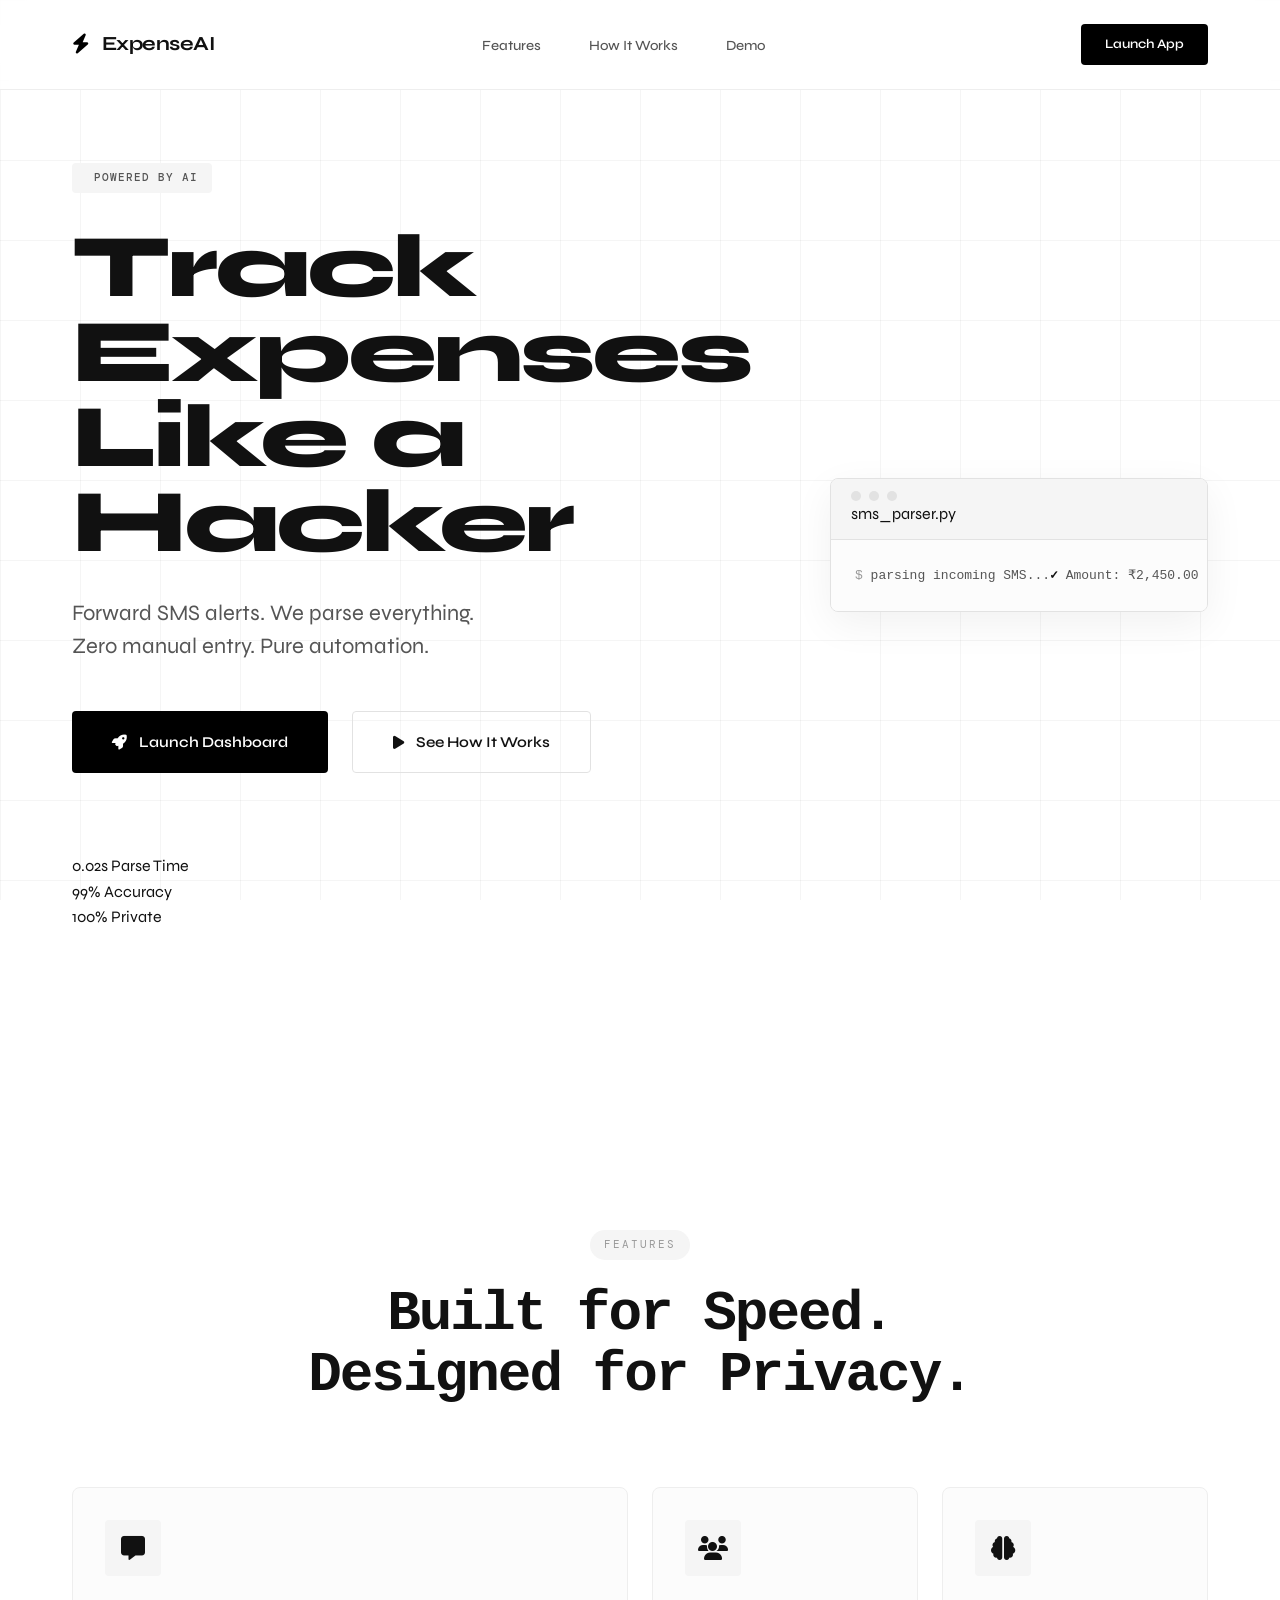
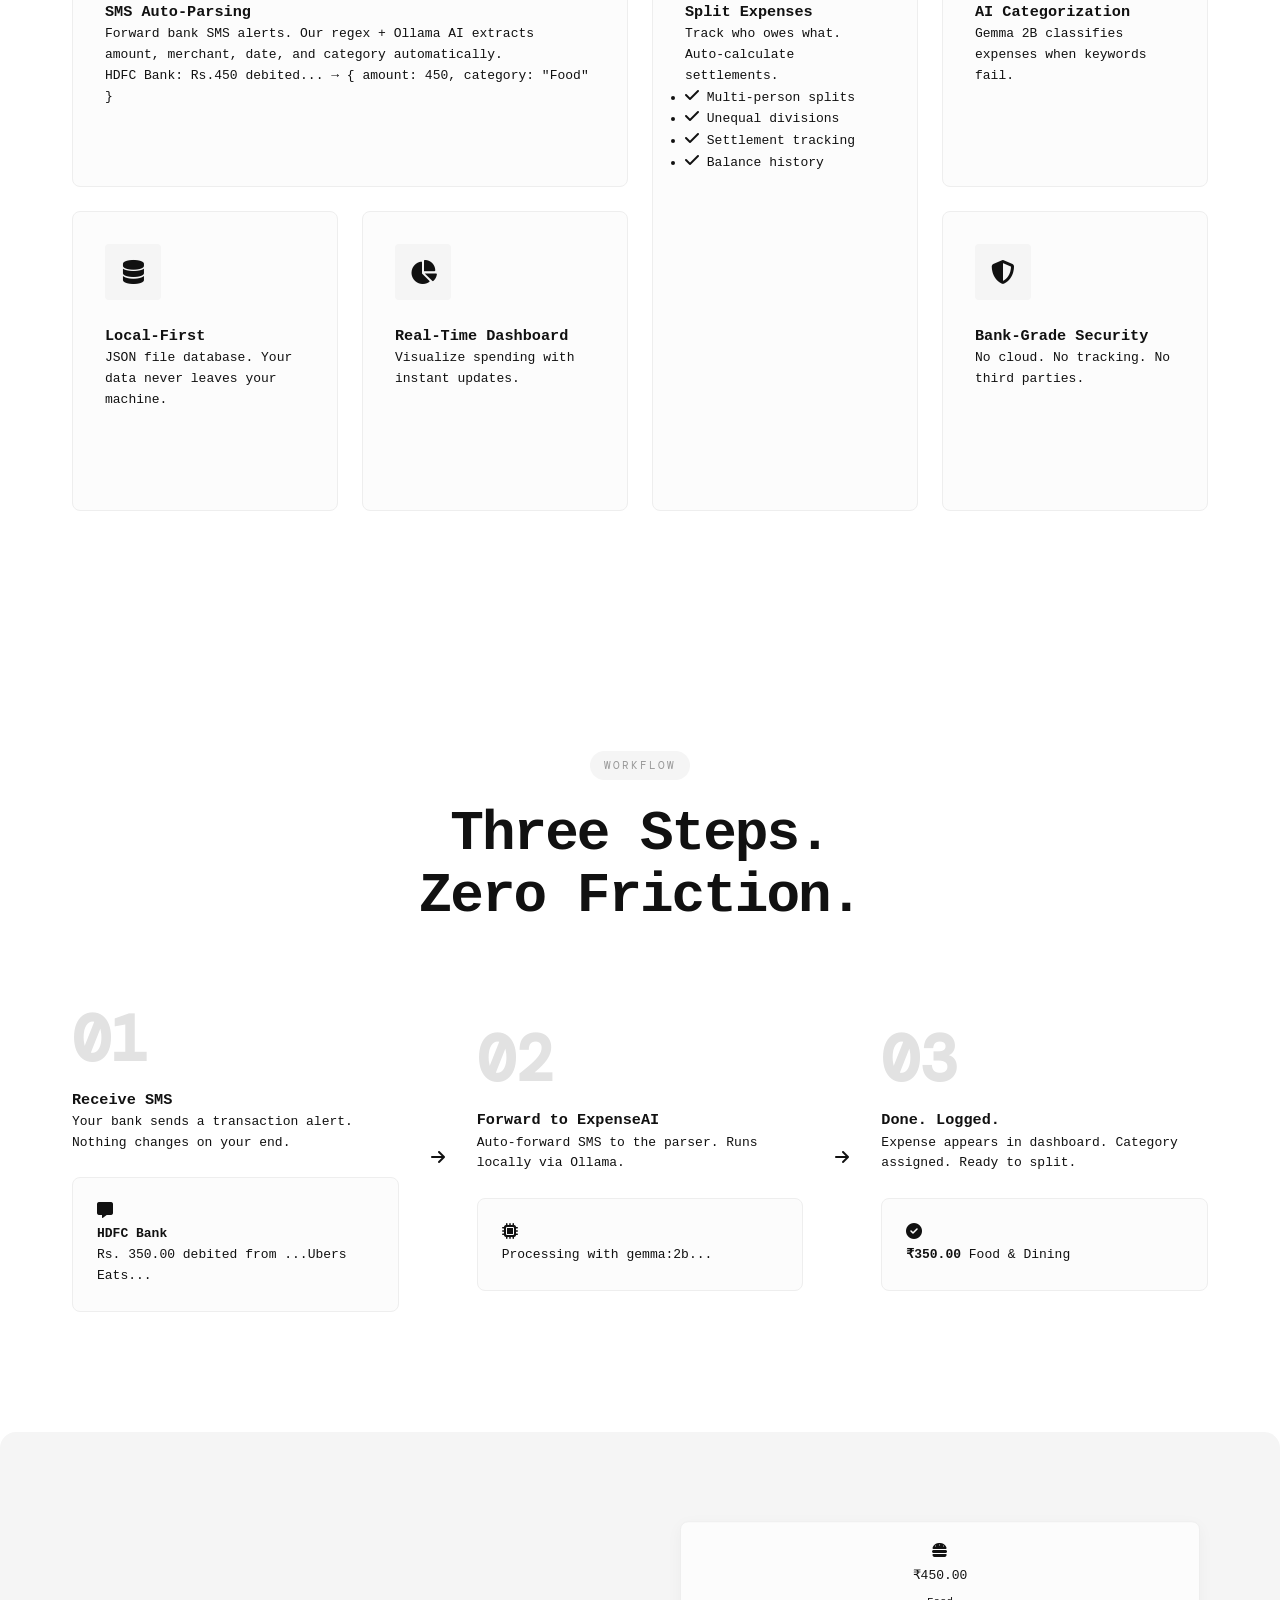
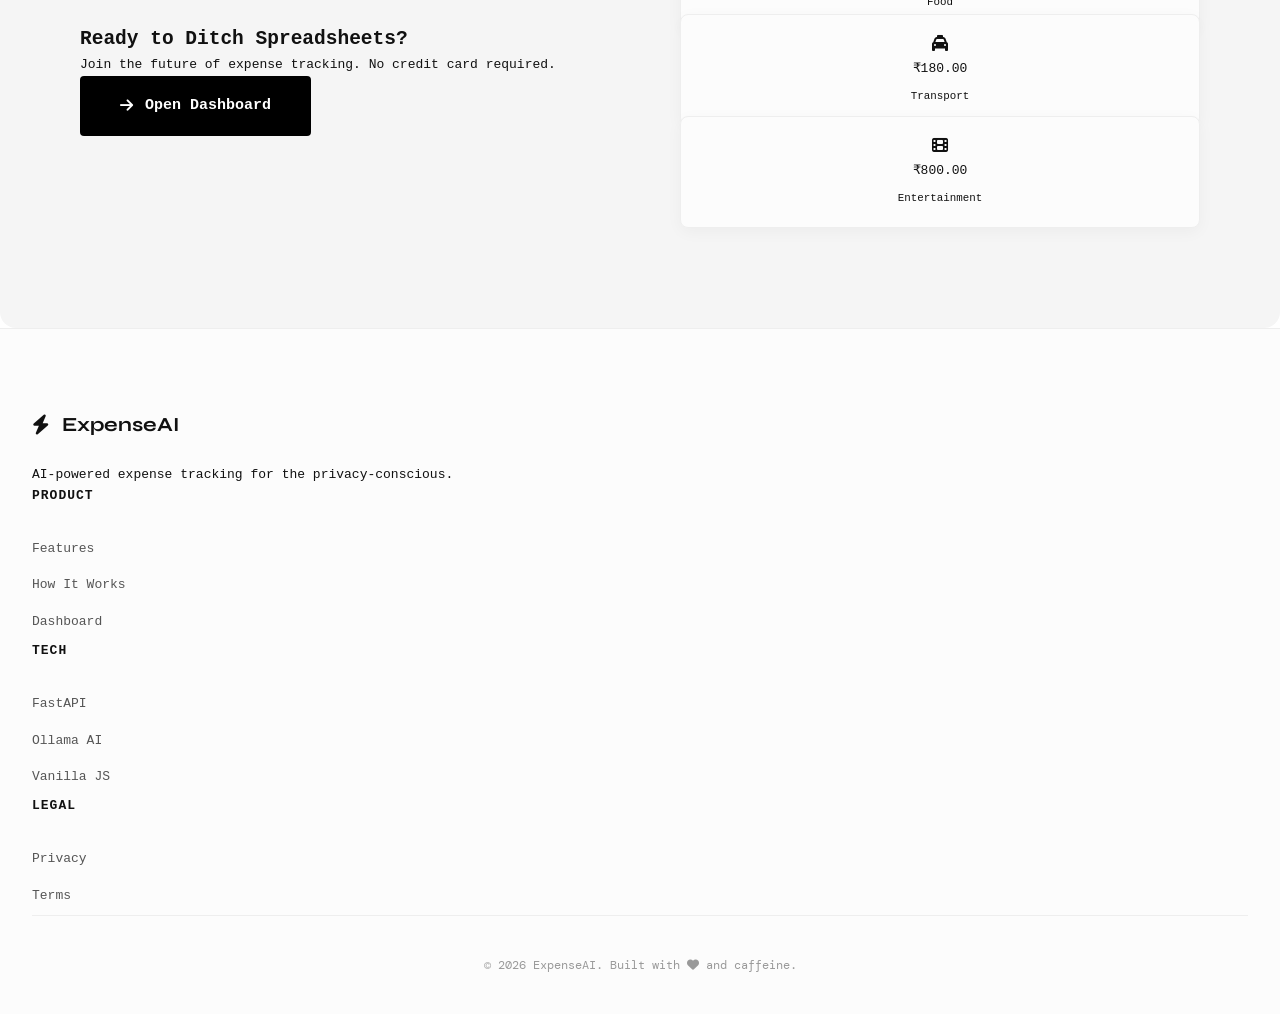
==== FRONTEND/landing.html @ e54b6e1d "Initial commit" ====
<!DOCTYPE html>
<html lang="en">
<head>
    <meta charset="UTF-8">
    <meta name="viewport" content="width=device-width, initial-scale=1.0">
    <meta name="description" content="ExpenseAI - AI-powered expense tracking with SMS parsing and intelligent categorization">
    <title>ExpenseAI | Intelligent Expense Tracking</title>

    <!-- Google Fonts: Syne (display) + DM Mono (mono) -->
    <link rel="preconnect" href="https://fonts.googleapis.com">
    <link rel="preconnect" href="https://fonts.gstatic.com" crossorigin>
    <link href="https://fonts.googleapis.com/css2?family=DM+Mono:ital,wght@0,300;0,400;0,500;1,400&family=Syne:wght@400;500;600;700;800&display=swap" rel="stylesheet">

    <!-- FontAwesome Icons -->
    <link rel="stylesheet" href="https://cdnjs.cloudflare.com/ajax/libs/font-awesome/6.4.0/css/all.min.css">

    <link rel="stylesheet" href="css/landing.css">
</head>
<body>
    <!-- Animated Background Grid -->
    <div class="bg-grid"></div>
    <div class="bg-glow-1"></div>
    <div class="bg-glow-2"></div>

    <!-- Navigation -->
    <nav class="navbar">
        <div class="nav-container">
            <a href="#" class="nav-logo">
                <i class="fa-solid fa-bolt"></i>
                <span>ExpenseAI</span>
            </a>
            <ul class="nav-links">
                <li><a href="#features">Features</a></li>
                <li><a href="#how-it-works">How It Works</a></li>
                <li><a href="#demo">Demo</a></li>
                <li class="mobile-only"><a href="index.html" class="btn-nav btn-nav-mobile">Launch App</a></li>
            </ul>
            <a href="index.html" class="btn-nav">Launch App</a>
            <button class="nav-toggle" aria-label="Toggle menu">
                <span></span>
                <span></span>
                <span></span>
            </button>
        </div>
    </nav>

    <!-- Hero Section -->
    <header class="hero">
        <div class="hero-container">
            <div class="hero-badge">
                <i class="fa-solid fa-sparkles"></i>
                <span>Powered by AI</span>
            </div>

            <h1 class="hero-title">
                Track Expenses<br>
                <span class="gradient-text">Like a Hacker</span>
            </h1>

            <p class="hero-subtitle">
                Forward SMS alerts. We parse everything.
                <br>Zero manual entry. Pure automation.
            </p>

            <div class="hero-cta">
                <a href="index.html" class="btn-primary">
                    <i class="fa-solid fa-rocket"></i>
                    Launch Dashboard
                </a>
                <a href="#how-it-works" class="btn-secondary">
                    <i class="fa-solid fa-play"></i>
                    See How It Works
                </a>
            </div>

            <div class="hero-stats">
                <div class="stat">
                    <span class="stat-value">0.02s</span>
                    <span class="stat-label">Parse Time</span>
                </div>
                <div class="stat-divider"></div>
                <div class="stat">
                    <span class="stat-value">99.9%</span>
                    <span class="stat-label">Accuracy</span>
                </div>
                <div class="stat-divider"></div>
                <div class="stat">
                    <span class="stat-value">100%</span>
                    <span class="stat-label">Private</span>
                </div>
            </div>
        </div>

        <!-- Floating Terminal Window -->
        <div class="hero-terminal">
            <div class="terminal-header">
                <div class="terminal-dots">
                    <span></span>
                    <span></span>
                    <span></span>
                </div>
                <span class="terminal-title">sms_parser.py</span>
            </div>
            <div class="terminal-body">
                <pre><code><span class="code-line"><span class="code-prompt">$</span> parsing incoming SMS...</span>
<span class="code-line"><span class="code-success">✓</span> Amount: <span class="code-accent">₹2,450.00</span></span>
<span class="code-line"><span class="code-success">✓</span> Merchant: <span class="code-accent">Uber India</span></span>
<span class="code-line"><span class="code-success">✓</span> Category: <span class="code-accent">Transport</span></span>
<span class="code-line"><span class="code-success">✓</span> Date: <span class="code-accent">2026-04-12</span></span>
<span class="code-line"><span class="code-prompt">$</span> expense saved to db.json</span>
<span class="code-line code-cursor">_</span></pre>
            </div>
        </div>
    </header>

    <!-- Features Bento Grid -->
    <section id="features" class="features">
        <div class="section-container">
            <div class="section-header">
                <span class="section-badge">Features</span>
                <h2 class="section-title">Built for Speed.<br>Designed for Privacy.</h2>
            </div>

            <div class="bento-grid">
                <!-- Large Feature Card -->
                <div class="bento-card bento-large">
                    <div class="bento-icon">
                        <i class="fa-solid fa-message"></i>
                    </div>
                    <h3>SMS Auto-Parsing</h3>
                    <p>Forward bank SMS alerts. Our regex + Ollama AI extracts amount, merchant, date, and category automatically.</p>
                    <div class="bento-code">
                        <code>HDFC Bank: Rs.450 debited... → { amount: 450, category: "Food" }</code>
                    </div>
                </div>

                <!-- Tall Feature Card -->
                <div class="bento-card bento-tall">
                    <div class="bento-icon">
                        <i class="fa-solid fa-users"></i>
                    </div>
                    <h3>Split Expenses</h3>
                    <p>Track who owes what. Auto-calculate settlements.</p>
                    <ul class="feature-list">
                        <li><i class="fa-solid fa-check"></i> Multi-person splits</li>
                        <li><i class="fa-solid fa-check"></i> Unequal divisions</li>
                        <li><i class="fa-solid fa-check"></i> Settlement tracking</li>
                        <li><i class="fa-solid fa-check"></i> Balance history</li>
                    </ul>
                </div>

                <!-- Standard Cards -->
                <div class="bento-card">
                    <div class="bento-icon">
                        <i class="fa-solid fa-brain"></i>
                    </div>
                    <h3>AI Categorization</h3>
                    <p>Gemma 2B classifies expenses when keywords fail.</p>
                </div>

                <div class="bento-card">
                    <div class="bento-icon">
                        <i class="fa-solid fa-database"></i>
                    </div>
                    <h3>Local-First</h3>
                    <p>JSON file database. Your data never leaves your machine.</p>
                </div>

                <div class="bento-card">
                    <div class="bento-icon">
                        <i class="fa-solid fa-chart-pie"></i>
                    </div>
                    <h3>Real-Time Dashboard</h3>
                    <p>Visualize spending with instant updates.</p>
                </div>

                <div class="bento-card">
                    <div class="bento-icon">
                        <i class="fa-solid fa-shield-halved"></i>
                    </div>
                    <h3>Bank-Grade Security</h3>
                    <p>No cloud. No tracking. No third parties.</p>
                </div>
            </div>
        </div>
    </section>

    <!-- How It Works -->
    <section id="how-it-works" class="how-it-works">
        <div class="section-container">
            <div class="section-header">
                <span class="section-badge">Workflow</span>
                <h2 class="section-title">Three Steps.<br>Zero Friction.</h2>
            </div>

            <div class="workflow">
                <div class="workflow-step">
                    <div class="step-number">01</div>
                    <div class="step-content">
                        <h3>Receive SMS</h3>
                        <p>Your bank sends a transaction alert. Nothing changes on your end.</p>
                        <div class="step-visual sms-mock">
                            <i class="fa-solid fa-message"></i>
                            <div class="sms-preview">
                                <strong>HDFC Bank</strong>
                                <p>Rs. 350.00 debited from ...Ubers Eats...</p>
                            </div>
                        </div>
                    </div>
                </div>

                <div class="workflow-connector">
                    <i class="fa-solid fa-arrow-right"></i>
                </div>

                <div class="workflow-step">
                    <div class="step-number">02</div>
                    <div class="step-content">
                        <h3>Forward to ExpenseAI</h3>
                        <p>Auto-forward SMS to the parser. Runs locally via Ollama.</p>
                        <div class="step-visual parser-mock">
                            <i class="fa-solid fa-microchip"></i>
                            <div class="parser-status">
                                <span class="pulse"></span>
                                <code>Processing with gemma:2b...</code>
                            </div>
                        </div>
                    </div>
                </div>

                <div class="workflow-connector">
                    <i class="fa-solid fa-arrow-right"></i>
                </div>

                <div class="workflow-step">
                    <div class="step-number">03</div>
                    <div class="step-content">
                        <h3>Done. Logged.</h3>
                        <p>Expense appears in dashboard. Category assigned. Ready to split.</p>
                        <div class="step-visual dashboard-mock">
                            <i class="fa-solid fa-circle-check"></i>
                            <div class="dashboard-preview">
                                <strong>₹350.00</strong>
                                <span>Food & Dining</span>
                            </div>
                        </div>
                    </div>
                </div>
            </div>
        </div>
    </section>

    <!-- Demo CTA -->
    <section id="demo" class="demo">
        <div class="demo-container">
            <div class="demo-content">
                <h2>Ready to Ditch Spreadsheets?</h2>
                <p>Join the future of expense tracking. No credit card required.</p>
                <a href="index.html" class="btn-primary btn-large">
                    <i class="fa-solid fa-arrow-right"></i>
                    Open Dashboard
                </a>
            </div>
            <div class="demo-visual">
                <div class="floating-card card-1">
                    <i class="fa-solid fa-burger"></i>
                    <span>₹450.00</span>
                    <small>Food</small>
                </div>
                <div class="floating-card card-2">
                    <i class="fa-solid fa-taxi"></i>
                    <span>₹180.00</span>
                    <small>Transport</small>
                </div>
                <div class="floating-card card-3">
                    <i class="fa-solid fa-film"></i>
                    <span>₹800.00</span>
                    <small>Entertainment</small>
                </div>
            </div>
        </div>
    </section>

    <!-- Footer -->
    <footer class="footer">
        <div class="footer-container">
            <div class="footer-brand">
                <a href="#" class="footer-logo">
                    <i class="fa-solid fa-bolt"></i>
                    <span>ExpenseAI</span>
                </a>
                <p>AI-powered expense tracking for the privacy-conscious.</p>
            </div>
            <div class="footer-links">
                <div class="footer-col">
                    <h4>Product</h4>
                    <a href="#features">Features</a>
                    <a href="#how-it-works">How It Works</a>
                    <a href="index.html">Dashboard</a>
                </div>
                <div class="footer-col">
                    <h4>Tech</h4>
                    <a href="#">FastAPI</a>
                    <a href="#">Ollama AI</a>
                    <a href="#">Vanilla JS</a>
                </div>
                <div class="footer-col">
                    <h4>Legal</h4>
                    <a href="#">Privacy</a>
                    <a href="#">Terms</a>
                </div>
            </div>
        </div>
        <div class="footer-bottom">
            <p>&copy; 2026 ExpenseAI. Built with <i class="fa-solid fa-heart"></i> and caffeine.</p>
        </div>
    </footer>

    <script src="js/landing.js"></script>
</body>
</html>
---- FRONTEND/css/landing.css ----
@import 'theme.css';

/* --- Reset & Base --- */
*, *::before, *::after {
    margin: 0;
    padding: 0;
    box-sizing: border-box;
}

html {
    scroll-behavior: smooth;
    scroll-padding-top: 80px;
}

body {
    font-family: var(--font-display);
    background-color: var(--bg-primary);
    color: var(--text-primary);
    line-height: 1.6;
    overflow-x: hidden;
    -webkit-font-smoothing: antialiased;
    -moz-osx-font-smoothing: grayscale;
}

/* --- Background Grid --- */
.bg-grid {
    position: fixed;
    top: 0;
    left: 0;
    width: 100%;
    height: 100%;
    background-image:
        linear-gradient(var(--accent-light) 1px, transparent 1px),
        linear-gradient(90deg, var(--accent-light) 1px, transparent 1px);
    background-size: 80px 80px;
    pointer-events: none;
    z-index: 0;
}

.bg-glow-1, .bg-glow-2 {
    display: none;
}

/* --- Navigation --- */
.navbar {
    position: fixed;
    top: 0;
    left: 0;
    width: 100%;
    padding: 24px 0;
    background: var(--bg-glass);
    backdrop-filter: blur(20px);
    -webkit-backdrop-filter: blur(20px);
    border-bottom: 1px solid var(--border-light);
    z-index: 1000;
    transition: var(--transition-normal);
}

.navbar.scrolled {
    padding: 16px 0;
    background: var(--bg-primary);
    box-shadow: var(--shadow-sm);
}

.nav-container {
    max-width: var(--container-max, 1200px);
    margin: 0 auto;
    padding: 0 32px;
    display: flex;
    align-items: center;
    justify-content: space-between;
}

.nav-logo {
    display: flex;
    align-items: center;
    gap: 12px;
    font-family: var(--font-display);
    font-size: 20px;
    font-weight: 700;
    color: var(--text-primary);
    text-decoration: none;
    letter-spacing: -0.5px;
}

.nav-logo i {
    color: var(--accent-primary);
    font-size: 20px;
}

.nav-links {
    display: flex;
    list-style: none;
    gap: 48px;
}

.nav-links a {
    color: var(--text-secondary);
    text-decoration: none;
    font-size: 14px;
    font-weight: 500;
    transition: var(--transition-fast);
}

.nav-links a:hover {
    color: var(--text-primary);
}

.btn-nav {
    padding: 10px 24px;
    background: var(--accent-primary);
    color: var(--text-inverse);
    border-radius: var(--radius-sm);
    text-decoration: none;
    font-size: 13px;
    font-weight: 600;
    transition: var(--transition-fast);
}

.btn-nav:hover {
    background: var(--accent-hover);
}

.btn-nav-mobile {
    display: none;
}

.nav-toggle {
    display: none;
    flex-direction: column;
    gap: 5px;
    background: none;
    border: none;
    cursor: pointer;
    padding: 5px;
    z-index: 1001;
}

.nav-toggle span {
    display: block;
    width: 24px;
    height: 2px;
    background: var(--text-primary);
    transition: var(--transition-fast);
}

.nav-toggle.active span:nth-child(1) {
    transform: translateY(7px) rotate(45deg);
}

.nav-toggle.active span:nth-child(2) {
    opacity: 0;
}

.nav-toggle.active span:nth-child(3) {
    transform: translateY(-7px) rotate(-45deg);
}

/* --- Hero Section --- */
.hero {
    min-height: 100vh;
    display: grid;
    grid-template-columns: 1.2fr 1fr;
    align-items: center;
    gap: 80px;
    padding: 160px 32px 100px;
    max-width: var(--container-max, 1200px);
    margin: 0 auto;
    position: relative;
    z-index: 1;
}

.hero-badge {
    display: inline-flex;
    align-items: center;
    gap: 8px;
    padding: 6px 14px;
    background: var(--bg-tertiary);
    border-radius: var(--radius-sm);
    font-family: var(--font-mono);
    font-size: 11px;
    font-weight: 500;
    color: var(--text-secondary);
    margin-bottom: 32px;
    letter-spacing: 1px;
    text-transform: uppercase;
}

.hero-title {
    font-size: clamp(56px, 7vw, 96px);
    font-weight: 800;
    line-height: 0.95;
    letter-spacing: -3px;
    margin-bottom: 32px;
    color: var(--text-primary);
}

.gradient-text {
    color: var(--text-primary);
    background: none;
    -webkit-text-fill-color: initial;
}

.hero-subtitle {
    font-size: clamp(18px, 2.5vw, 22px);
    color: var(--text-secondary);
    margin-bottom: 48px;
    line-height: 1.5;
    max-width: 540px;
}

.hero-cta {
    display: flex;
    gap: 24px;
    margin-bottom: 80px;
}

.btn-primary {
    padding: 18px 40px;
    background: var(--accent-primary);
    color: var(--text-inverse);
    border: none;
    border-radius: var(--radius-sm);
    font-size: 15px;
    font-weight: 600;
    cursor: pointer;
    text-decoration: none;
    transition: var(--transition-fast);
    display: inline-flex;
    align-items: center;
    gap: 12px;
}

.btn-primary:hover {
    transform: translateY(-2px);
    background: var(--accent-hover);
    box-shadow: var(--shadow-md);
}

.btn-secondary {
    padding: 18px 40px;
    background: transparent;
    color: var(--text-primary);
    border: 1px solid var(--border-medium);
    border-radius: var(--radius-sm);
    font-size: 15px;
    font-weight: 600;
    cursor: pointer;
    text-decoration: none;
    transition: var(--transition-fast);
    display: inline-flex;
    align-items: center;
    gap: 12px;
}

.btn-secondary:hover {
    background: var(--bg-tertiary);
}

/* Terminal / Code Window (Light Mode) */
.hero-terminal {
    background: var(--bg-secondary);
    border-radius: var(--radius-md);
    border: 1px solid var(--border-medium);
    overflow: hidden;
    box-shadow: var(--shadow-lg);
}

.terminal-header {
    background: var(--bg-tertiary);
    border-bottom: 1px solid var(--border-medium);
    padding: 12px 20px;
}

.terminal-dots {
    display: flex;
    gap: 8px;
}

.terminal-dots span {
    width: 10px;
    height: 10px;
    border-radius: 50%;
    background: var(--border-medium) !important;
}

.terminal-body {
    background: var(--bg-secondary);
    color: var(--text-secondary);
    padding: 24px;
    font-family: var(--font-mono);
    font-size: 13px;
    line-height: 1.8;
}

.code-prompt { color: var(--text-tertiary); }
.code-success { color: var(--text-primary); font-weight: 600; }
.code-accent { color: var(--text-secondary); }

/* --- Features Bento --- */
.section-badge {
    display: inline-block;
    padding: 6px 14px;
    background: var(--bg-tertiary);
    color: var(--text-tertiary);
    border-radius: var(--radius-full);
    font-family: var(--font-mono);
    text-transform: uppercase;
    letter-spacing: 2px;
    font-size: 11px;
}

.bento-card {
    background: var(--bg-secondary);
    border: 1px solid var(--border-light);
    border-radius: var(--radius-md);
    padding: 32px;
    transition: var(--transition-normal);
}

.bento-card:hover {
    border-color: var(--accent-primary);
    box-shadow: var(--shadow-md);
}

.bento-icon {
    width: 56px;
    height: 56px;
    background: var(--bg-tertiary);
    color: var(--text-primary);
    border-radius: var(--radius-sm);
    display: flex;
    align-items: center;
    justify-content: center;
    font-size: 24px;
    margin-bottom: 24px;
}

/* --- Workflow --- */
.step-number {
    font-family: var(--font-mono);
    font-size: 64px;
    color: var(--border-medium);
    font-weight: 800;
    line-height: 1;
    margin-bottom: 16px;
}

.step-visual {
    background: var(--bg-secondary);
    border: 1px solid var(--border-light);
    border-radius: var(--radius-md);
    padding: 24px;
    margin-top: 24px;
}

.pulse {
    width: 8px;
    height: 8px;
    background: var(--text-tertiary);
    border-radius: 50%;
    animation: pulse 2s infinite;
}

@keyframes pulse {
    0% { opacity: 1; transform: scale(1); }
    50% { opacity: 0.4; transform: scale(1.2); }
    100% { opacity: 1; transform: scale(1); }
}

/* --- Demo --- */
.demo-container {
    background: var(--bg-tertiary);
    border-radius: var(--radius-lg);
    padding: 80px;
    display: grid;
    grid-template-columns: 1fr 1fr;
    gap: 80px;
    align-items: center;
}

.floating-card {
    background: var(--bg-secondary);
    border: 1px solid var(--border-light);
    border-radius: var(--radius-md);
    padding: 20px;
    box-shadow: var(--shadow-md);
    display: flex;
    flex-direction: column;
    align-items: center;
    gap: 8px;
}

/* --- Footer --- */
.footer {
    background: var(--bg-secondary);
    border-top: 1px solid var(--border-light);
    padding: 80px 32px 40px;
}

.footer-logo {
    display: flex;
    align-items: center;
    gap: 12px;
    font-family: var(--font-display);
    font-size: 20px;
    font-weight: 700;
    color: var(--text-primary);
    text-decoration: none;
    margin-bottom: 24px;
}

.footer-col h4 {
    font-size: 13px;
    font-weight: 700;
    margin-bottom: 24px;
    color: var(--text-primary);
    text-transform: uppercase;
    letter-spacing: 1px;
}

.footer-col a {
    display: block;
    font-size: 13px;
    color: var(--text-secondary);
    text-decoration: none;
    padding: 8px 0;
    transition: var(--transition-fast);
}

.footer-col a:hover {
    color: var(--text-primary);
}

.footer-bottom {
    text-align: center;
    padding-top: 40px;
    border-top: 1px solid var(--border-light);
}

.footer-bottom p {
    font-size: 12px;
    color: var(--text-tertiary);
    font-family: var(--font-mono);
}

/* --- Sections Common --- */
.section-container {
    max-width: var(--container-max, 1200px);
    margin: 0 auto;
    padding: 120px 32px;
}

.section-header {
    text-align: center;
    margin-bottom: 80px;
}

.section-title {
    font-size: clamp(32px, 5vw, 56px);
    font-weight: 800;
    line-height: 1.1;
    letter-spacing: -2px;
    margin-top: 24px;
}

/* --- Bento Grid Layout --- */
.bento-grid {
    display: grid;
    grid-template-columns: repeat(4, 1fr);
    grid-template-rows: repeat(2, minmax(300px, auto));
    gap: 24px;
}

.bento-large { grid-column: span 2; }
.bento-tall { grid-column: span 1; grid-row: span 2; }

/* --- Workflow Layout --- */
.workflow {
    display: grid;
    grid-template-columns: 1fr auto 1fr auto 1fr;
    gap: 32px;
    align-items: center;
}

/* --- Responsive --- */
@media (max-width: 1024px) {
    .hero {
        grid-template-columns: 1fr;
        text-align: center;
        padding-top: 140px;
    }

    .hero-terminal {
        order: -1;
        max-width: 500px;
        margin: 0 auto;
    }

    .hero-cta {
        justify-content: center;
    }

    .bento-grid {
        grid-template-columns: repeat(2, 1fr);
    }

    .workflow {
        grid-template-columns: 1fr;
    }

    .workflow-connector {
        transform: rotate(90deg);
        padding: 20px 0;
    }

    .footer-container {
        grid-template-columns: 1fr;
        gap: 60px;
    }
}

@media (max-width: 768px) {
    .nav-toggle {
        display: flex;
    }

    .nav-links {
        position: fixed;
        top: 0;
        right: 0;
        bottom: 0;
        width: 100%;
        height: 100vh;
        background: var(--bg-primary);
        flex-direction: column;
        justify-content: center;
        align-items: center;
        gap: 32px;
        transform: translateX(100%);
        transition: transform var(--transition-normal);
        z-index: 1000;
        display: flex;
    }

    .nav-links.active {
        transform: translateX(0);
    }

    .btn-nav {
        display: none;
    }

    .nav-links .btn-nav-mobile {
        display: block;
        margin-top: 16px;
    }

    .bento-grid {
        grid-template-columns: 1fr;
    }

    .bento-large, .bento-tall {
        grid-column: span 1;
    }
}
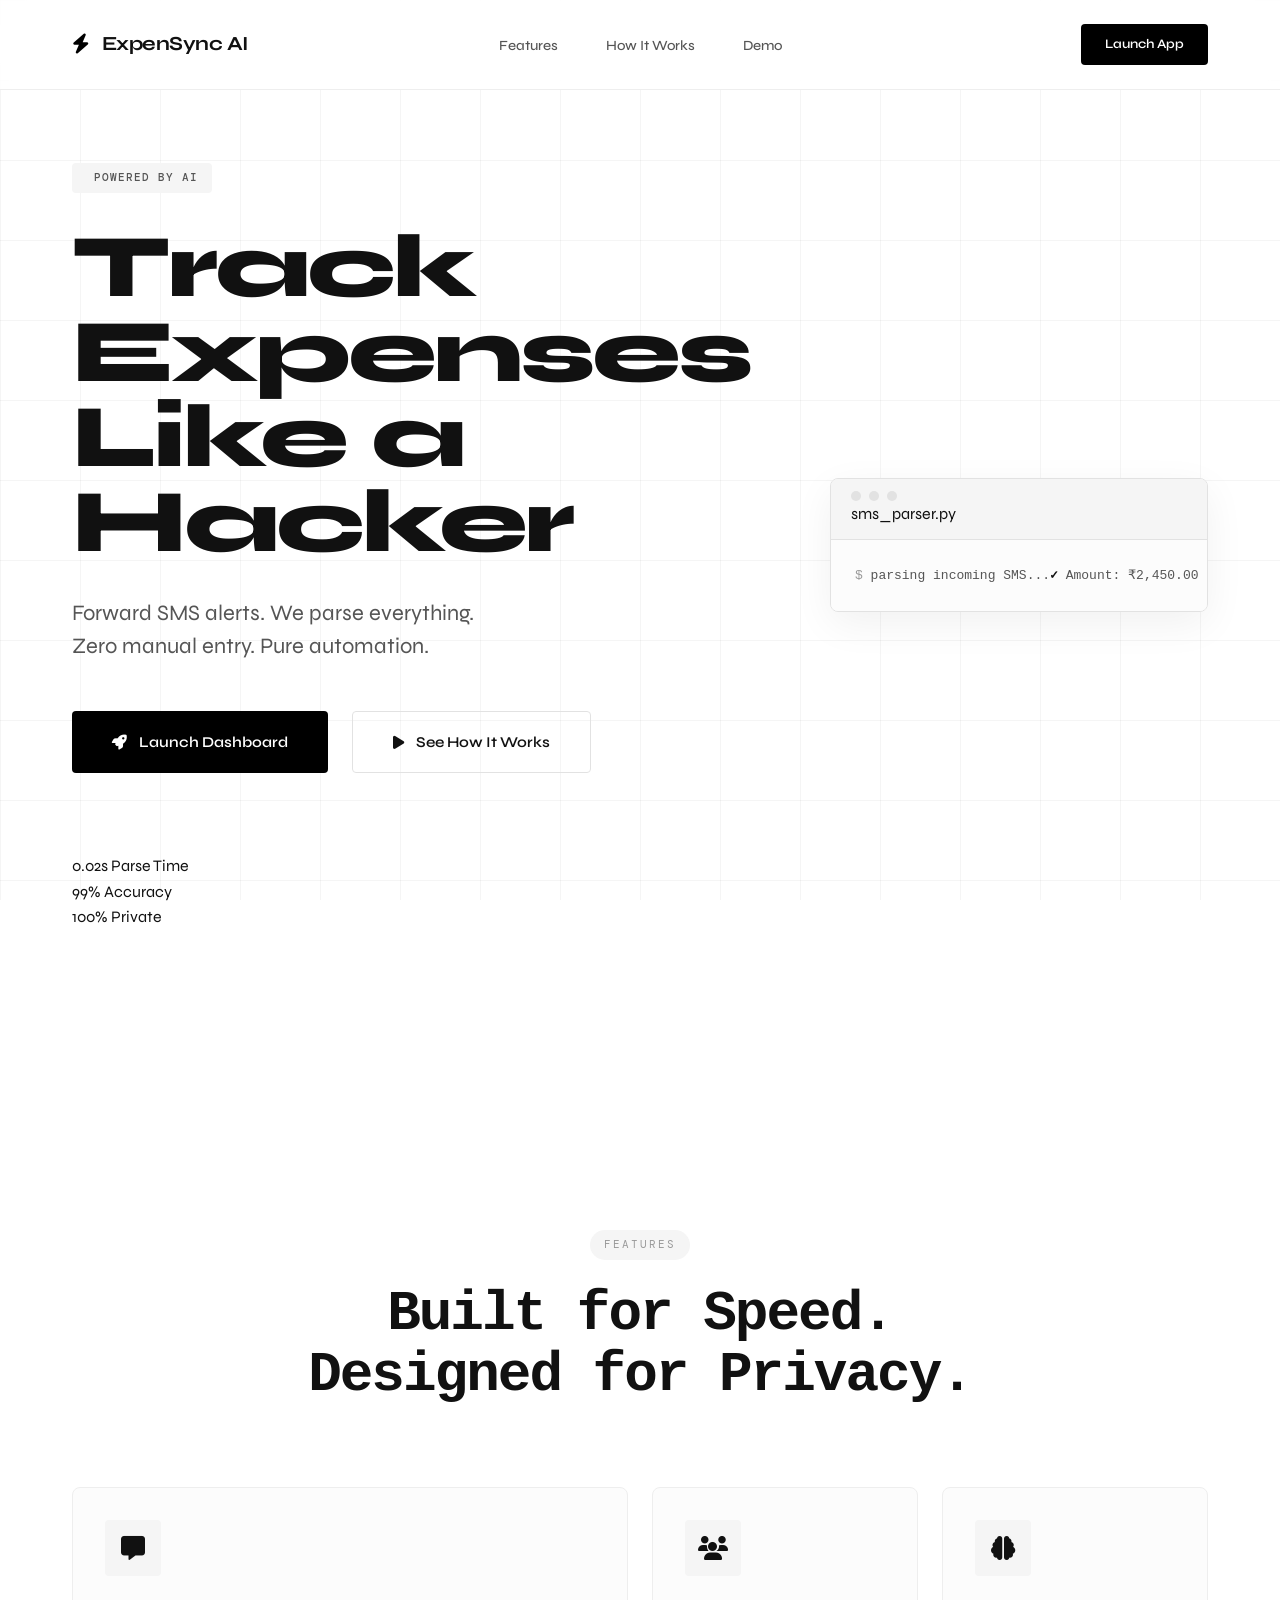
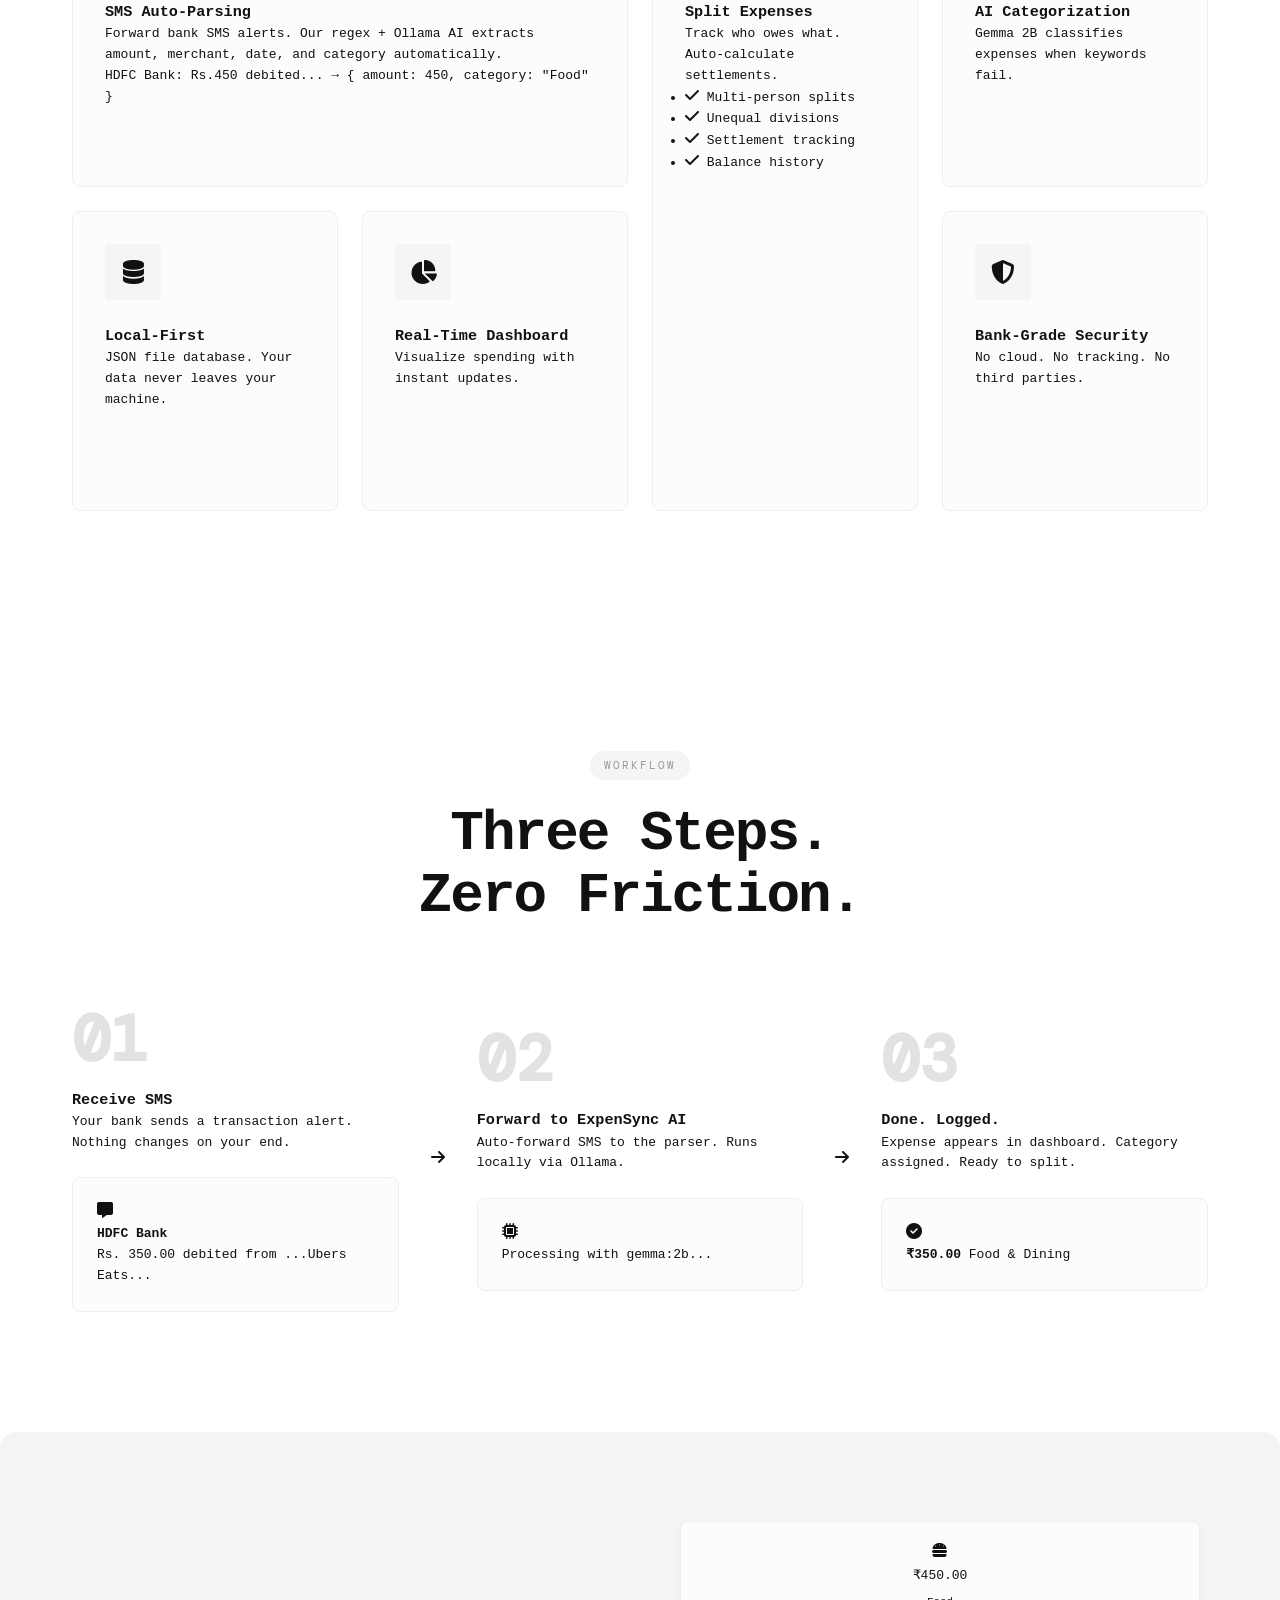
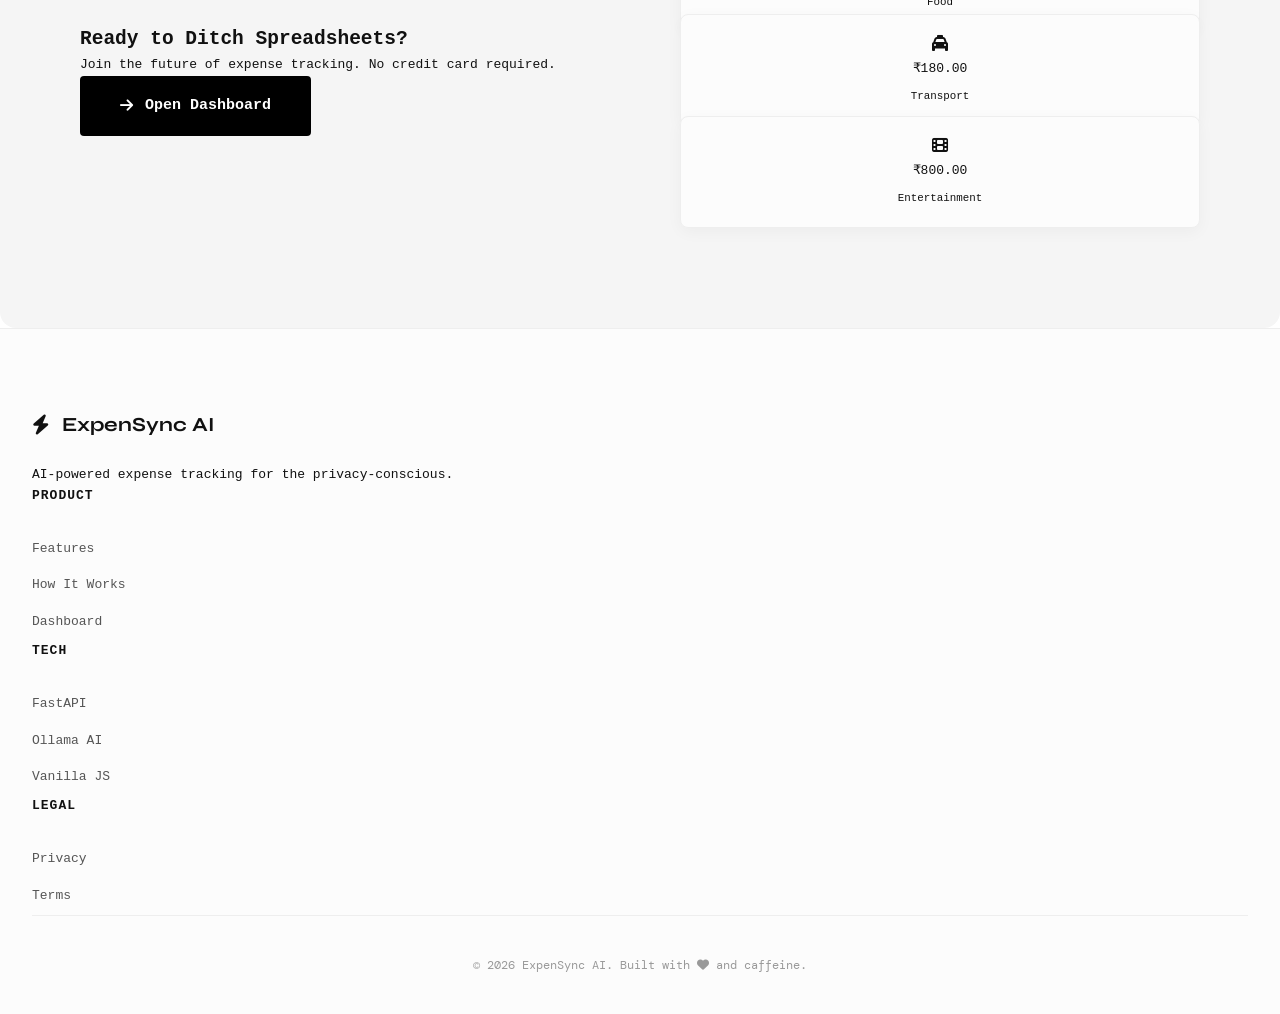
==== commit af4eceea: "chore: update branding to ExpenSync AI to match repository name" ====
--- a/FRONTEND/landing.html
+++ b/FRONTEND/landing.html
@@ -3,8 +3,8 @@
 <head>
     <meta charset="UTF-8">
     <meta name="viewport" content="width=device-width, initial-scale=1.0">
-    <meta name="description" content="ExpenseAI - AI-powered expense tracking with SMS parsing and intelligent categorization">
-    <title>ExpenseAI | Intelligent Expense Tracking</title>
+    <meta name="description" content="ExpenSync AI - AI-powered expense tracking with SMS parsing and intelligent categorization">
+    <title>ExpenSync AI | Intelligent Expense Tracking</title>
 
     <!-- Google Fonts: Syne (display) + DM Mono (mono) -->
     <link rel="preconnect" href="https://fonts.googleapis.com">
@@ -27,7 +27,7 @@
         <div class="nav-container">
             <a href="#" class="nav-logo">
                 <i class="fa-solid fa-bolt"></i>
-                <span>ExpenseAI</span>
+                <span>ExpenSync AI</span>
             </a>
             <ul class="nav-links">
                 <li><a href="#features">Features</a></li>
@@ -216,7 +216,7 @@
                 <div class="workflow-step">
                     <div class="step-number">02</div>
                     <div class="step-content">
-                        <h3>Forward to ExpenseAI</h3>
+                        <h3>Forward to ExpenSync AI</h3>
                         <p>Auto-forward SMS to the parser. Runs locally via Ollama.</p>
                         <div class="step-visual parser-mock">
                             <i class="fa-solid fa-microchip"></i>
@@ -287,7 +287,7 @@
             <div class="footer-brand">
                 <a href="#" class="footer-logo">
                     <i class="fa-solid fa-bolt"></i>
-                    <span>ExpenseAI</span>
+                    <span>ExpenSync AI</span>
                 </a>
                 <p>AI-powered expense tracking for the privacy-conscious.</p>
             </div>
@@ -312,7 +312,7 @@
             </div>
         </div>
         <div class="footer-bottom">
-            <p>&copy; 2026 ExpenseAI. Built with <i class="fa-solid fa-heart"></i> and caffeine.</p>
+            <p>&copy; 2026 ExpenSync AI. Built with <i class="fa-solid fa-heart"></i> and caffeine.</p>
         </div>
     </footer>
 
